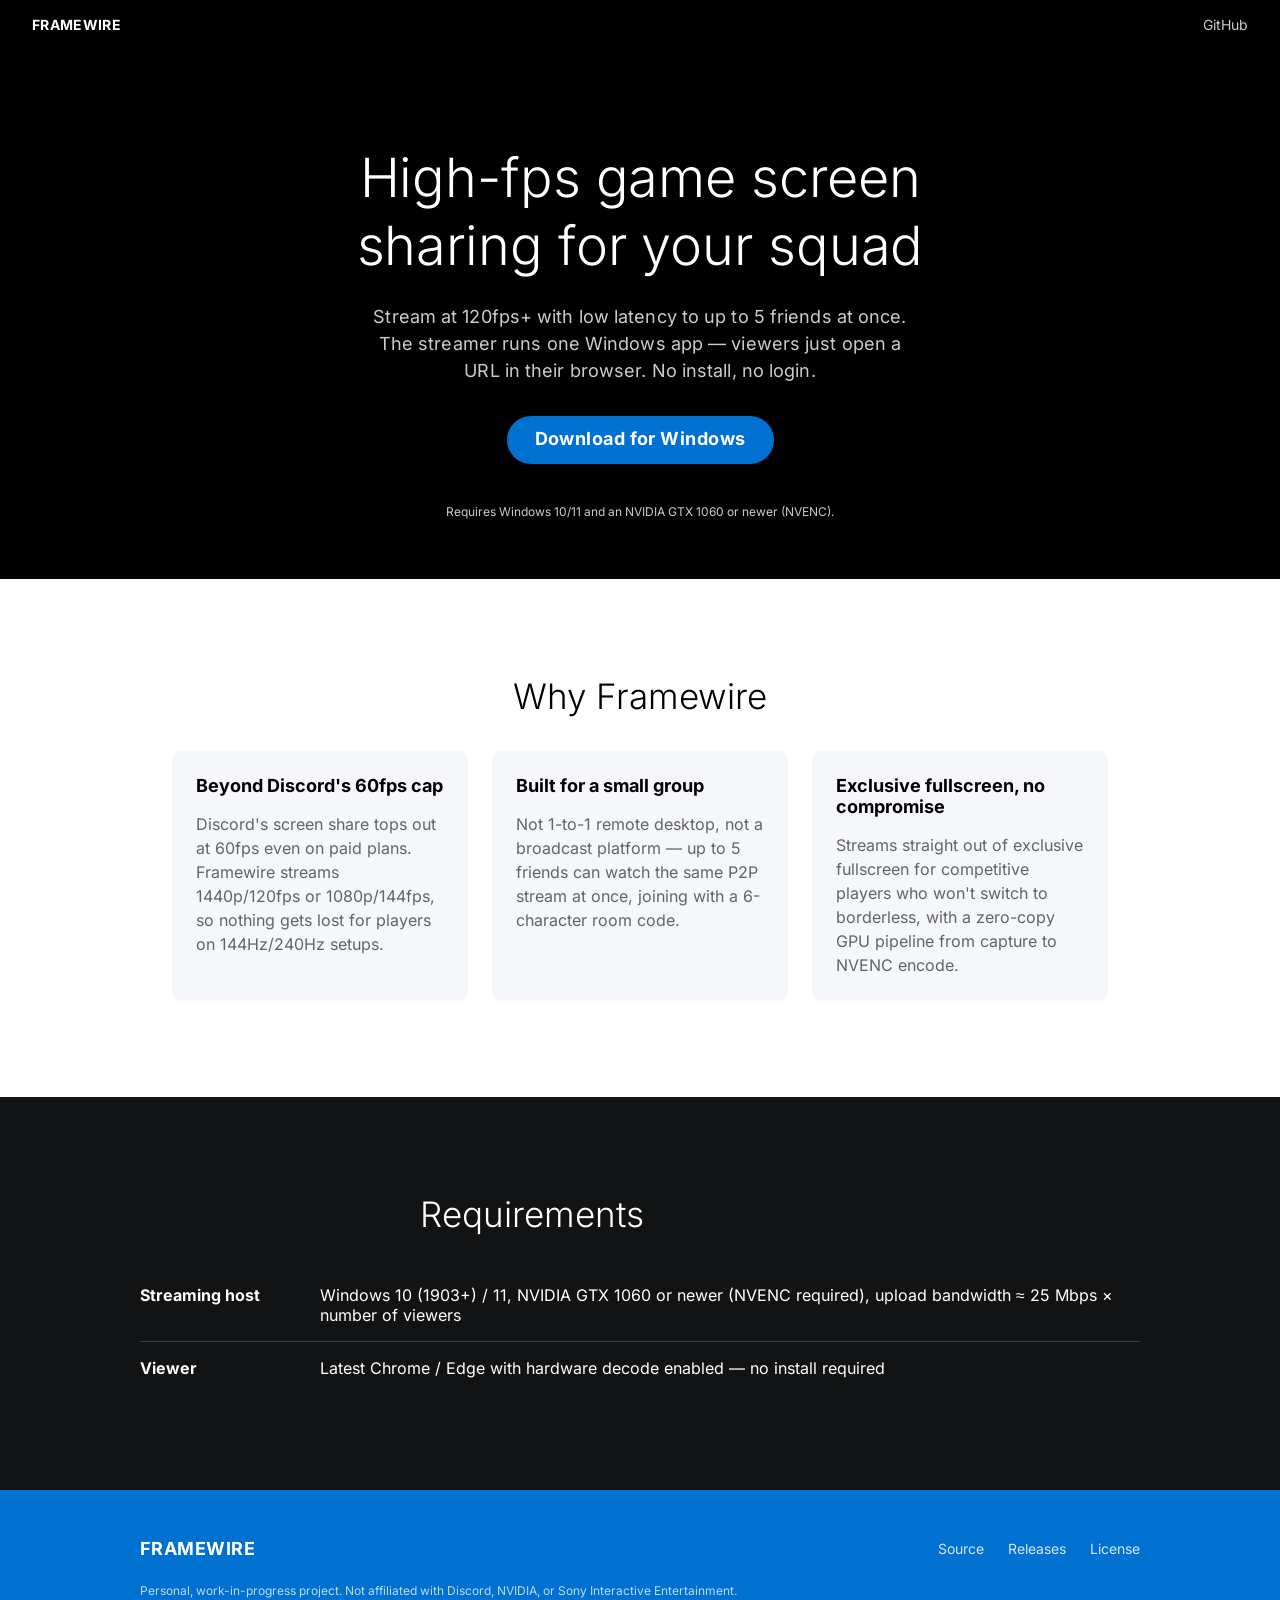
==== backend/site/index.html @ d1889475 "Serve the download page from the backend instead of GitHub Pages Consolidates to one canonical page " ====
<!doctype html>
<html lang="en">
<head>
  <meta charset="utf-8" />
  <meta name="viewport" content="width=device-width, initial-scale=1" />
  <title>Framewire — high-fps screen sharing for your squad</title>
  <meta name="description" content="Framewire streams gameplay at 120fps+ with low latency to up to 5 friends at once. Viewers just open a URL in their browser." />
  <link rel="icon" href="favicon.png" />
  <link rel="stylesheet" href="styles.css" />
</head>
<body>
  <header class="nav">
    <span class="nav-logo">FRAMEWIRE</span>
    <a class="nav-link" href="https://github.com/Hinode-dev/Framewire">GitHub</a>
  </header>

  <section class="hero">
    <h1 class="hero-title">High-fps game screen<br />sharing for your squad</h1>
    <p class="hero-sub">
      Stream at 120fps+ with low latency to up to 5 friends at once. The streamer runs
      one Windows app — viewers just open a URL in their browser. No install, no login.
    </p>
    <div class="hero-cta">
      <a class="button-primary" id="download-button" href="https://github.com/Hinode-dev/Framewire/releases/latest">
        Download for Windows
      </a>
      <span class="hero-meta" id="version-label"></span>
    </div>
    <p class="hero-note">Requires Windows 10/11 and an NVIDIA GTX 1060 or newer (NVENC).</p>
  </section>

  <section class="section-light">
    <h2 class="section-title">Why Framewire</h2>
    <div class="card-grid">
      <div class="card">
        <h3 class="card-title">Beyond Discord's 60fps cap</h3>
        <p class="card-body">
          Discord's screen share tops out at 60fps even on paid plans. Framewire streams
          1440p/120fps or 1080p/144fps, so nothing gets lost for players on 144Hz/240Hz setups.
        </p>
      </div>
      <div class="card">
        <h3 class="card-title">Built for a small group</h3>
        <p class="card-body">
          Not 1-to-1 remote desktop, not a broadcast platform — up to 5 friends can watch
          the same P2P stream at once, joining with a 6-character room code.
        </p>
      </div>
      <div class="card">
        <h3 class="card-title">Exclusive fullscreen, no compromise</h3>
        <p class="card-body">
          Streams straight out of exclusive fullscreen for competitive players who won't
          switch to borderless, with a zero-copy GPU pipeline from capture to NVENC encode.
        </p>
      </div>
    </div>
  </section>

  <section class="section-dark">
    <h2 class="section-title">Requirements</h2>
    <table class="req-table">
      <tbody>
        <tr>
          <td>Streaming host</td>
          <td>Windows 10 (1903+) / 11, NVIDIA GTX 1060 or newer (NVENC required), upload bandwidth ≈ 25 Mbps × number of viewers</td>
        </tr>
        <tr>
          <td>Viewer</td>
          <td>Latest Chrome / Edge with hardware decode enabled — no install required</td>
        </tr>
      </tbody>
    </table>
  </section>

  <footer class="footer">
    <div class="footer-inner">
      <span class="footer-brand">FRAMEWIRE</span>
      <div class="footer-links">
        <a href="https://github.com/Hinode-dev/Framewire">Source</a>
        <a href="https://github.com/Hinode-dev/Framewire/releases">Releases</a>
        <a href="https://github.com/Hinode-dev/Framewire/blob/main/LICENSE-MIT">License</a>
      </div>
    </div>
    <p class="footer-fine">Personal, work-in-progress project. Not affiliated with Discord, NVIDIA, or Sony Interactive Entertainment.</p>
  </footer>

  <script src="app.js"></script>
</body>
</html>
---- backend/site/styles.css ----
@font-face {
  font-family: 'Inter';
  src: url('fonts/Inter-Light.woff2') format('woff2');
  font-weight: 300;
  font-style: normal;
  font-display: swap;
}
@font-face {
  font-family: 'Inter';
  src: url('fonts/Inter-Regular.woff2') format('woff2');
  font-weight: 400;
  font-style: normal;
  font-display: swap;
}
@font-face {
  font-family: 'Inter';
  src: url('fonts/Inter-Bold.woff2') format('woff2');
  font-weight: 700;
  font-style: normal;
  font-display: swap;
}

:root {
  --color-canvas-dark: #000000;
  --color-canvas-light: #ffffff;
  --color-on-dark: #ffffff;
  --color-on-dark-mute: #cccccc;
  --color-ink: #000000;
  --color-body-light: rgba(0, 0, 0, 0.6);
  --color-mute-light: #6b6b6b;
  --color-surface-card: #f5f7fa;
  --color-surface-dark-elevated: #121314;
  --color-hairline-light: #f3f3f3;
  --color-hairline-dark: rgba(229, 229, 229, 0.2);
  --color-primary: #0070d1;
  --color-primary-pressed: #0064b7;
  --color-on-primary: #ffffff;

  --radius-sm: 4px;
  --radius-md: 8px;
  --radius-full: 9999px;

  --space-md: 16px;
  --space-lg: 24px;
  --space-xl: 32px;
  --space-xxl: 48px;
  --space-section: 96px;

  --content-max: 720px;
}

* {
  box-sizing: border-box;
}

body {
  margin: 0;
  font-family: 'Inter', 'Segoe UI', Arial, sans-serif;
  -webkit-font-smoothing: antialiased;
  color: var(--color-ink);
  background: var(--color-canvas-light);
}

a {
  color: inherit;
}

.nav {
  height: 48px;
  display: flex;
  align-items: center;
  justify-content: space-between;
  padding: 0 var(--space-xl);
  background: var(--color-canvas-dark);
  color: var(--color-on-dark);
}

.nav-logo {
  font-weight: 700;
  font-size: 14px;
  letter-spacing: 0.324px;
}

.nav-link {
  font-size: 14px;
  font-weight: 500;
  text-decoration: none;
  color: var(--color-on-dark-mute);
}

.nav-link:hover {
  color: var(--color-on-dark);
}

.hero {
  background: var(--color-canvas-dark);
  color: var(--color-on-dark);
  padding: var(--space-section) var(--space-xl) var(--space-xxl);
  text-align: center;
}

.hero-title {
  font-size: 54px;
  font-weight: 300;
  line-height: 1.25;
  letter-spacing: -0.1px;
  margin: 0 auto;
  max-width: 820px;
}

.hero-sub {
  font-size: 18px;
  font-weight: 400;
  line-height: 1.5;
  letter-spacing: 0.1px;
  color: var(--color-on-dark-mute);
  max-width: 560px;
  margin: var(--space-lg) auto 0;
}

.hero-cta {
  display: flex;
  flex-direction: column;
  align-items: center;
  gap: var(--space-md);
  margin-top: var(--space-xl);
}

.button-primary {
  display: inline-block;
  background: var(--color-primary);
  color: var(--color-on-primary);
  font-weight: 700;
  font-size: 18px;
  letter-spacing: 0.45px;
  line-height: 1.25;
  text-decoration: none;
  border-radius: var(--radius-full);
  padding: 12px 28px;
  height: 48px;
  box-sizing: border-box;
}

.button-primary:hover {
  background: var(--color-primary-pressed);
}

.hero-meta {
  font-size: 14px;
  color: var(--color-on-dark-mute);
}

.hero-note {
  font-size: 12px;
  color: var(--color-on-dark-mute);
  margin-top: var(--space-lg);
}

.section-light,
.section-dark {
  padding: var(--space-section) var(--space-xl);
  max-width: 1000px;
  margin: 0 auto;
}

.section-dark {
  background: var(--color-surface-dark-elevated);
  color: var(--color-on-dark);
  max-width: none;
}

.section-dark > * {
  max-width: 1000px;
  margin-left: auto;
  margin-right: auto;
}

.section-title {
  font-size: 35px;
  font-weight: 300;
  line-height: 1.25;
  margin: 0 0 var(--space-xl);
  text-align: center;
}

.card-grid {
  display: grid;
  grid-template-columns: repeat(auto-fit, minmax(240px, 1fr));
  gap: var(--space-lg);
}

.card {
  background: var(--color-surface-card);
  border-radius: var(--radius-md);
  padding: var(--space-lg);
}

.card-title {
  font-size: 18px;
  font-weight: 600;
  margin: 0 0 var(--space-md);
}

.card-body {
  font-size: 16px;
  font-weight: 400;
  line-height: 1.5;
  color: var(--color-body-light);
  margin: 0;
}

.req-table {
  width: 100%;
  border-collapse: collapse;
  font-size: 16px;
}

.req-table td {
  padding: var(--space-md) 0;
  border-bottom: 1px solid var(--color-hairline-dark);
  vertical-align: top;
}

.req-table td:first-child {
  width: 180px;
  font-weight: 600;
  padding-right: var(--space-lg);
}

.req-table tr:last-child td {
  border-bottom: none;
}

.footer {
  background: var(--color-primary);
  color: var(--color-on-primary);
  padding: var(--space-xxl) var(--space-xl);
}

.footer-inner {
  max-width: 1000px;
  margin: 0 auto;
  display: flex;
  align-items: center;
  justify-content: space-between;
  flex-wrap: wrap;
  gap: var(--space-md);
}

.footer-brand {
  font-weight: 700;
  font-size: 18px;
  letter-spacing: 0.45px;
}

.footer-links {
  display: flex;
  gap: var(--space-lg);
}

.footer-links a {
  font-size: 14px;
  font-weight: 400;
  text-decoration: none;
  color: var(--color-on-primary);
  opacity: 0.85;
}

.footer-links a:hover {
  opacity: 1;
}

.footer-fine {
  max-width: 1000px;
  margin: var(--space-lg) auto 0;
  font-size: 12px;
  opacity: 0.75;
}

@media (max-width: 640px) {
  .hero-title {
    font-size: 32px;
  }
  .section-title {
    font-size: 28px;
  }
  .section-light,
  .section-dark,
  .section-dark > * {
    padding-left: 0;
    padding-right: 0;
  }
}
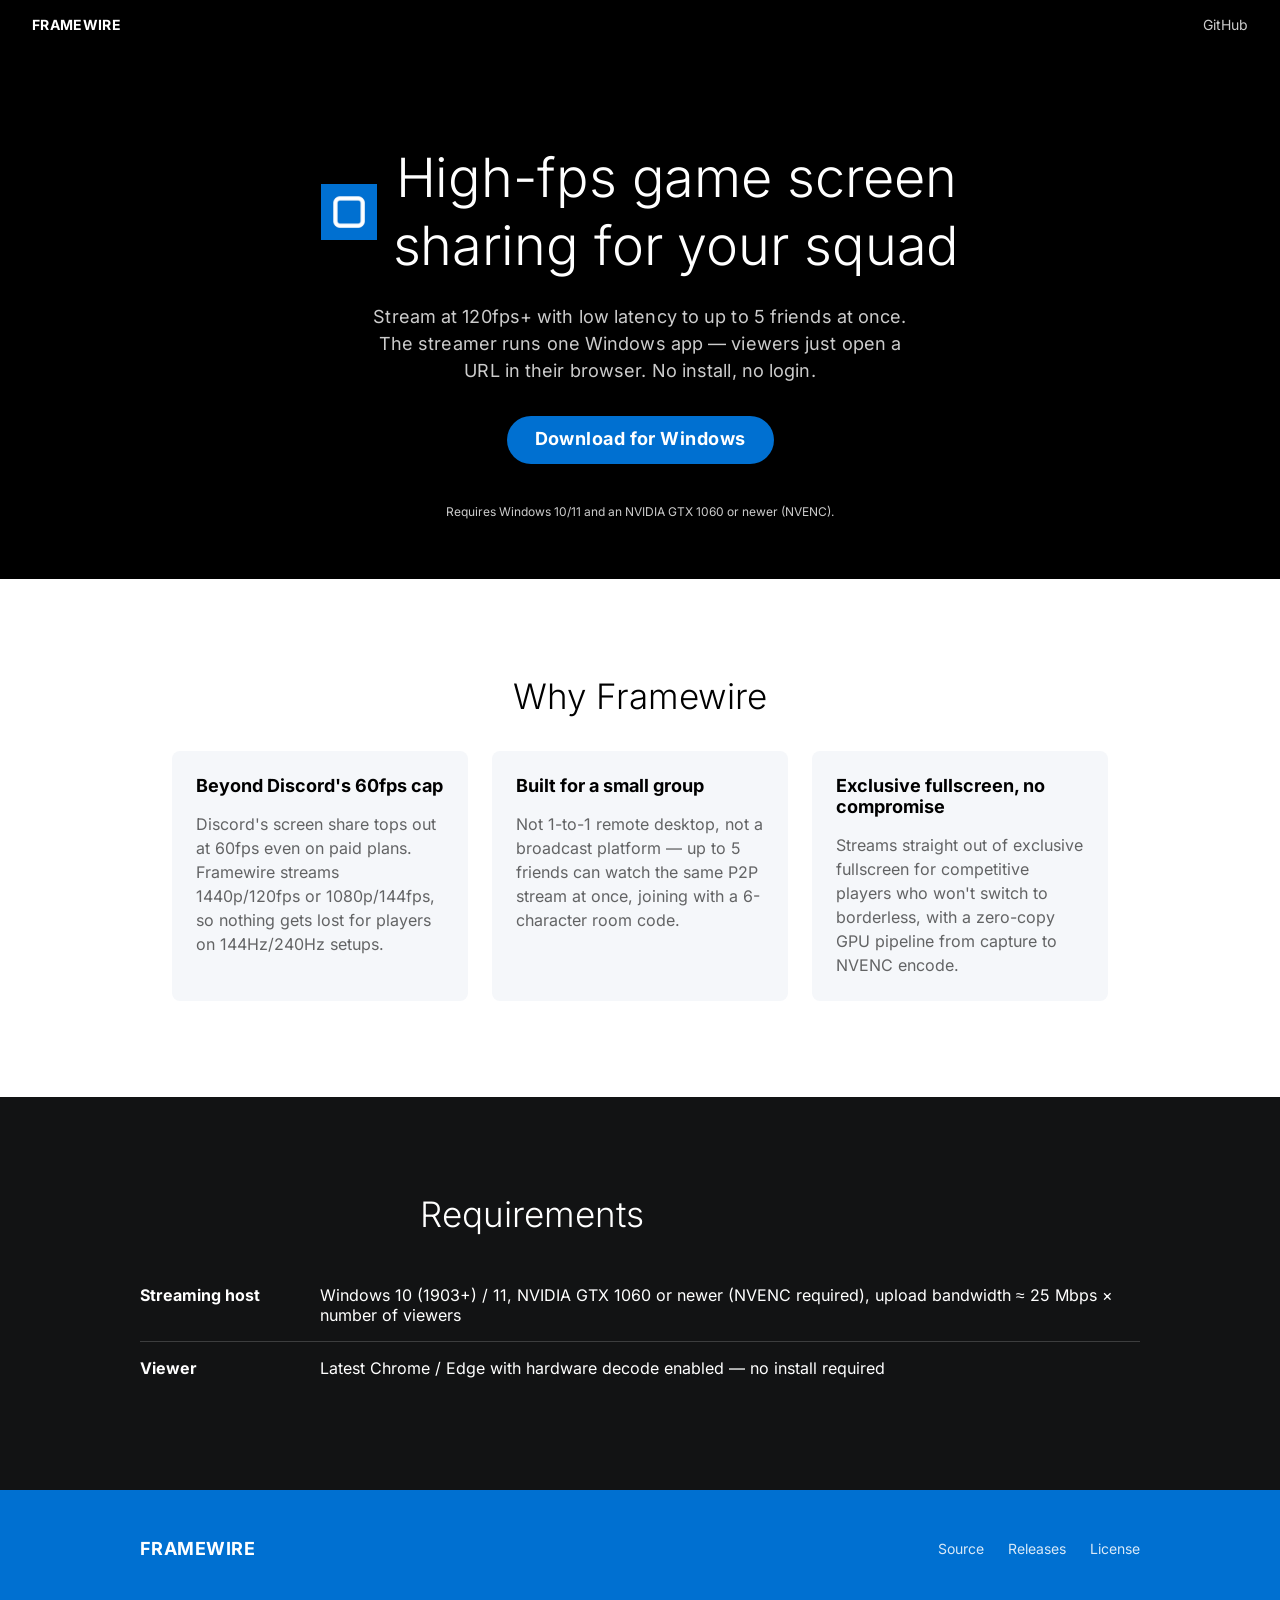
==== commit 9ddfaf1f: "Update README and styles for improved hero section layout and icon integration" ====
--- a/backend/site/index.html
+++ b/backend/site/index.html
@@ -15,7 +15,10 @@
   </header>
 
   <section class="hero">
-    <h1 class="hero-title">High-fps game screen<br />sharing for your squad</h1>
+    <h1 class="hero-title">
+      <img class="hero-title-icon" src="favicon.png" alt="" />
+      <span>High-fps game screen<br />sharing for your squad</span>
+    </h1>
     <p class="hero-sub">
       Stream at 120fps+ with low latency to up to 5 friends at once. The streamer runs
       one Windows app — viewers just open a URL in their browser. No install, no login.
@@ -81,7 +84,6 @@
         <a href="https://github.com/Hinode-dev/Framewire/blob/main/LICENSE-MIT">License</a>
       </div>
     </div>
-    <p class="footer-fine">Personal, work-in-progress project. Not affiliated with Discord, NVIDIA, or Sony Interactive Entertainment.</p>
   </footer>
 
   <script src="app.js"></script>
--- a/backend/site/styles.css
+++ b/backend/site/styles.css
@@ -100,12 +100,22 @@
 }
 
 .hero-title {
+  display: flex;
+  align-items: center;
+  justify-content: center;
+  gap: var(--space-md);
   font-size: 54px;
   font-weight: 300;
   line-height: 1.25;
   letter-spacing: -0.1px;
   margin: 0 auto;
   max-width: 820px;
+}
+
+.hero-title-icon {
+  width: 56px;
+  height: 56px;
+  flex-shrink: 0;
 }
 
 .hero-sub {
@@ -281,6 +291,10 @@
   .hero-title {
     font-size: 32px;
   }
+  .hero-title-icon {
+    width: 36px;
+    height: 36px;
+  }
   .section-title {
     font-size: 28px;
   }
